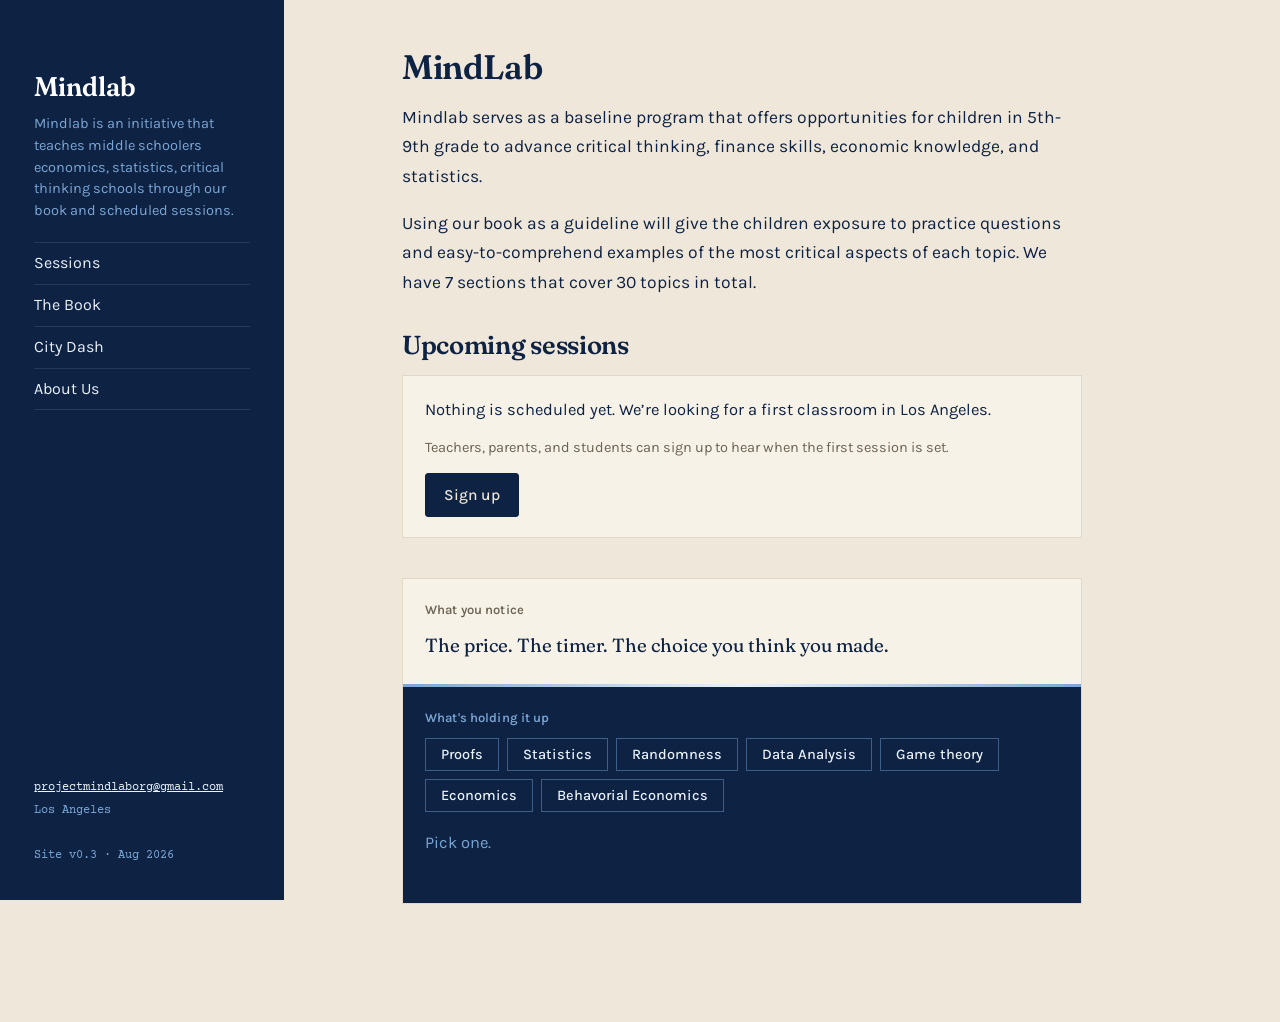
==== index.html @ 6a9aad53 "Grades 5–9 site-wide; workshop is open to all (drop AUHSD note) Co-Authored-By: Claude Opus 5.5 <nor" ====
<!DOCTYPE html>
<html lang="en">
<head>
<meta charset="utf-8">
<meta name="viewport" content="width=device-width, initial-scale=1">
<title> Mindlab</title>
<link rel="icon" href="/favicon.svg" type="image/svg+xml">
<link rel="apple-touch-icon" href="/apple-touch-icon.png">
<link rel="preconnect" href="https://fonts.googleapis.com">
<link rel="preconnect" href="https://fonts.gstatic.com" crossorigin>
<link href="https://fonts.googleapis.com/css2?family=Fraunces:ital,SOFT,WONK,opsz,wght@0,0..100,0..1,9..144,400..700;1,0..100,0..1,9..144,400..700&family=Karla:wght@400;500;600&family=Courier+Prime:ital,wght@0,400;0,700;1,400&display=swap" rel="stylesheet">
<style>
:root{
  --cream:#EFE7DA;
  --cream-lt:#F7F2E8;
  --cream-dk:#E2D8C7;
  --navy:#0E2243;
  --navy-lt:#1B3A63;
  --blue:#2E5F9E;
  --blue-mid:#4A7CB8;
  --blue-pale:#7BA6D4;
  --ice:#EAF2FA;
  --ochre:#1B4A8A;
  --mid:#6B6353;
  --disp:"Fraunces",Georgia,serif;
  --ui:"Karla",-apple-system,sans-serif;
  --tw:"Courier Prime","Courier New",monospace;
}
*{box-sizing:border-box}
@media (prefers-reduced-motion:reduce){*{transition:none!important}}
body{
  margin:0;background:var(--cream);color:var(--navy);
  font-family:var(--ui);font-size:17.5px;line-height:1.68;-webkit-font-smoothing:antialiased
}
h1,h2,h3{
  font-family:var(--disp);font-weight:600;line-height:1.14;letter-spacing:-.012em;margin:0 0 16px;
  font-variation-settings:'SOFT' 40,'WONK' 1,'opsz' 40
}
h1{font-size:34px}
h2{font-size:26px}
h3{font-size:20px;font-weight:600}
p{margin:0 0 18px}
a{color:var(--blue)}
.mid{color:var(--mid)}
strong{font-weight:600}

/* ---- shell ---- */
.shell{display:grid;grid-template-columns:284px 1fr;min-height:100vh}
aside{
  background:var(--navy);color:var(--ice);
  padding:44px 34px 32px;display:flex;flex-direction:column;
  position:sticky;top:0;align-self:start;height:100vh
}
aside .name{
  font-family:var(--disp);font-size:27px;font-weight:600;line-height:1.06;margin:0 0 12px;
  font-variation-settings:'SOFT' 60,'WONK' 1,'opsz' 60
}
aside .name a{color:#fff;text-decoration:none}
aside .tag{font-size:14.5px;color:var(--blue-pale);line-height:1.5;margin:0 0 20px}
aside .status{font-family:var(--tw);font-size:12.5px;line-height:1.85;color:#fff;margin:0 0 30px;
  border-left:2px solid var(--blue-mid);padding-left:12px}
aside nav{display:flex;flex-direction:column;gap:0}
aside nav a{
  font-size:16px;color:var(--ice);text-decoration:none;padding:7px 0;
  border-bottom:1px solid rgba(123,166,212,.18)
}
aside nav a:first-child{border-top:1px solid rgba(123,166,212,.18)}
aside nav a:hover{color:var(--blue-pale)}
aside nav a.on{color:#fff;font-weight:600}
aside nav a.on::before{content:"→ ";color:var(--blue-pale)}
aside .foot{margin-top:auto;font-family:var(--tw);font-size:12px;line-height:1.9;color:var(--blue-pale);padding-top:24px}
aside .foot a{color:var(--ice)}
main{padding:48px 56px 110px;min-width:0}
.page.on{max-width:760px;margin:0 auto}
@media(max-width:900px){
  .shell{display:block}
  .page.on{max-width:none}
  aside{position:static;height:auto;padding:26px 24px 22px}
  aside nav{flex-direction:row;flex-wrap:wrap;gap:0 18px}
  aside nav a{border:none;padding:4px 0}
  aside nav a:first-child{border-top:none}
  aside nav a.on::before{content:""}
  aside .tag{margin-bottom:16px}
  aside .foot{display:none}
  main{padding:28px 24px 80px}
}
.col{max-width:680px}
.page{display:none}.page.on{display:block}


/* ---- the annotated listing ---- */
.listing{display:grid;grid-template-columns:330px 1fr;gap:36px;align-items:start;margin:0 0 42px}
@media(max-width:760px){.listing{grid-template-columns:1fr;gap:24px}}
.card{
  background:#fff;border:1px solid #DAD3C6;padding:0;font-family:var(--ui);
  color:#20242B;box-shadow:0 1px 0 #E6DFD2
}
.card .shot{background:#EDEFF2;height:132px;display:flex;align-items:center;justify-content:center}
.card .body{padding:15px 16px 17px}
.card .brand{font-size:11.5px;color:#8A8F98;letter-spacing:.02em}
.card .title{font-size:15.5px;font-weight:600;line-height:1.3;margin:2px 0 10px}
.card .prices{display:flex;align-items:baseline;gap:9px;flex-wrap:wrap}
.card .was{font-size:14px;color:#8A8F98;text-decoration:line-through}
.card .now{font-size:25px;font-weight:600;color:#A34A2E;letter-spacing:-.02em}
.card .off{font-size:11.5px;background:#FBE9E3;color:#A34A2E;padding:2px 6px;font-weight:600}
.card .split4{font-size:12.5px;color:#20242B;margin-top:8px}
.card .stock{font-size:12.5px;color:#A34A2E;font-weight:600;margin-top:11px}
.card .clock{font-size:12.5px;color:#20242B;margin-top:5px}
.card .clock b{font-family:var(--tw);font-weight:700}
.card .proof{font-size:12px;color:#6C727C;margin-top:11px;border-top:1px solid #EDEAE3;padding-top:10px}
.card .addon{display:flex;gap:8px;align-items:flex-start;font-size:12.5px;margin-top:10px;color:#20242B}
.card .addon input{width:auto;border:none;padding:0;margin:2px 0 0}
.card .buy{
  width:100%;margin-top:13px;background:#20242B;color:#fff;border:none;border-radius:2px;
  font-size:14px;font-weight:600;padding:10px;cursor:default
}
.card .buy:hover{background:#20242B;color:#fff}
.pin{
  display:inline-flex;align-items:center;justify-content:center;width:17px;height:17px;
  background:var(--blue);color:#fff;font-family:var(--tw);font-size:11px;font-weight:700;
  border-radius:50%;margin-left:6px;vertical-align:middle;flex-shrink:0;transition:background .15s
}
.pin.hot{background:var(--navy);transform:scale(1.18)}
.keylist{margin:0;padding:0;list-style:none;border-top:1px solid var(--cream-dk)}
.keylist li{
  display:grid;grid-template-columns:22px 1fr;gap:12px;padding:9px 0;
  border-bottom:1px solid var(--cream-dk);cursor:default
}
.keylist li:hover{background:rgba(46,95,158,.06)}
.keylist .k{font-family:var(--tw);font-size:12.5px;font-weight:700;color:var(--blue);padding-top:3px}
.keylist strong{display:block;font-size:16px;font-weight:600}
.keylist span{display:block;font-size:14.5px;color:var(--mid);line-height:1.45}
.listing .cap{font-size:15px;color:var(--mid);margin:14px 0 0}

/* ---- waterline strip ---- */
.berg{margin:40px 0 8px;border:1px solid var(--cream-dk)}
.berg .above{background:var(--cream-lt);padding:20px 22px 22px}
.berg .below{background:var(--navy);color:var(--ice);padding:20px 22px 24px}
.berg .waterline{height:3px;background:linear-gradient(90deg,#7BA6D4,#EAF2FA,#7BA6D4)}
.wl-lab{font-family:var(--ui);font-size:13px;font-weight:600;letter-spacing:.01em;
  color:var(--mid);display:block;margin-bottom:9px}
.berg .below .wl-lab{color:var(--blue-pale)}
.wl-line{font-family:var(--disp);font-size:19px;margin:0;
  font-variation-settings:'SOFT' 40,'WONK' 1,'opsz' 30}
.subjects{display:flex;flex-wrap:wrap;gap:8px;margin-bottom:14px}
.subjects button{
  font-family:var(--ui);font-size:14.5px;font-weight:500;letter-spacing:0;padding:7px 15px;border-radius:0;
  border:1px solid rgba(123,166,212,.45);background:transparent;color:var(--ice)
}
.subjects button:hover,.subjects button.on{background:var(--ice);color:var(--navy);border-color:var(--ice)}
.wl-out{font-family:var(--ui);font-size:16.5px;color:#fff;margin:0;min-height:3.2em;
  line-height:1.5;max-width:52ch;list-style:none;padding:0}
.wl-out li{padding:5px 0 5px 18px;position:relative;border-top:1px solid rgba(123,166,212,.22)}
.wl-out li:first-child{border-top:0}
.wl-out li::before{content:'';position:absolute;left:0;top:1.05em;
  width:9px;height:1px;background:var(--blue-pale)}
.wl-out li.wl-hint{padding-left:0;border-top:0;color:var(--blue-pale)}
.wl-out li.wl-hint::before{display:none}

/* ---- the question ---- */

.kick{font-family:var(--tw);font-size:13px;color:var(--mid);margin:0 0 14px}
.step.on{display:block}

.q b{color:var(--blue);font-weight:700;white-space:nowrap}
button{
  font-family:var(--ui);font-size:16px;font-weight:500;padding:8px 20px;
  border:1.5px solid var(--navy);background:transparent;color:var(--navy);cursor:pointer;border-radius:3px
}
button:hover{background:var(--navy);color:var(--cream)}
button:focus-visible{outline:2px solid var(--ochre);outline-offset:2px}
.go{background:var(--navy);color:var(--cream)}
.go:hover{background:var(--blue);border-color:var(--blue)}
.row{display:flex;gap:10px;flex-wrap:wrap;align-items:center}
input[type=number],input[type=text]{
  font-family:var(--tw);font-size:17px;padding:8px 11px;width:115px;
  border:1.5px solid var(--navy);background:#fff;color:var(--navy);border-radius:3px
}
input:focus-visible{outline:2px solid var(--ochre);outline-offset:1px}













.sm{font-size:16px;color:var(--mid)}

/* ---- navy slab ---- */
.slab{background:var(--navy);color:var(--ice);padding:30px 32px;margin:38px 0}
.slab h2,.slab h3{color:#fff}
.slab p{margin:0}
.slab p+p{margin-top:14px}
.slab a{color:var(--blue-pale)}
.pull{
  font-family:var(--disp);font-size:22px;line-height:1.4;font-weight:400;color:#fff;
  font-variation-settings:'SOFT' 60,'WONK' 1,'opsz' 30
}

/* ---- log ---- */
/* About: the people. Photo-led cards, three across. */
#p-about.page.on{max-width:1180px}
#p-about .col{max-width:none}
#p-about .col > h1,#p-about .col > h2,#p-about .col > p,
#p-about .col > .slab{max-width:680px}
.folk{display:grid;grid-template-columns:repeat(3,1fr);gap:26px;margin:28px 0 44px;align-items:stretch}
.person{display:flex;flex-direction:column;background:var(--cream-lt);
  border:1px solid var(--cream-dk);border-top:3px solid var(--accent)}
.person .ph{width:100%;aspect-ratio:3/2;object-fit:cover;object-position:center top;
  display:block;background:var(--cream-dk);border-bottom:1px solid var(--cream-dk)}
.person .bd{padding:20px 22px 22px;display:flex;flex-direction:column;flex:1}
.person .nm{font-family:var(--disp);font-style:italic;font-size:25px;font-weight:600;
  display:block;line-height:1.14;font-variation-settings:'SOFT' 30,'WONK' 1,'opsz' 40}
.person .role{font-family:var(--ui);font-size:11.5px;font-weight:700;letter-spacing:.11em;
  text-transform:uppercase;color:var(--accent);display:block;margin:9px 0 3px;line-height:1.45}
.person .sch{font-family:var(--ui);font-size:13px;color:var(--mid);display:block;margin-bottom:14px}
.person .bio{font-size:15px;line-height:1.62;color:var(--mid);margin:0 0 18px}
.person .picks{border-top:1px solid var(--cream-dk);padding-top:12px;margin-top:auto}
.person .pick{font-family:var(--tw);font-size:12.5px;line-height:1.5;margin:0 0 5px;
  display:grid;grid-template-columns:118px 1fr;gap:6px;color:var(--navy)}
.person .pick b{font-weight:400;color:var(--mid)}
@media(max-width:980px){.folk{grid-template-columns:1fr;gap:30px;max-width:560px}
  #p-about.page.on{max-width:none}
  .person .ph{aspect-ratio:4/3}}

/* ---- log ---- */
.log{margin-top:44px;border-top:2px solid var(--navy)}
.log ul{margin:0;padding:0}
.log li{
  display:grid;grid-template-columns:100px 1fr;gap:18px;padding:13px 0;
  border-bottom:1px solid var(--cream-dk);list-style:none;font-size:17px
}
.log .d{font-family:var(--tw);font-size:13px;color:var(--blue);padding-top:4px}
@media(max-width:560px){.log li{grid-template-columns:1fr;gap:2px}}

/* ---- book ---- */
.bk{display:grid;grid-template-columns:230px 1fr;gap:44px;align-items:start}
@media(max-width:760px){.bk{grid-template-columns:1fr;gap:26px}.bk .cov{max-width:210px}}
.cov{line-height:0}
.cov img{width:100%;display:block;border:1px solid var(--cream-dk)}
.meta{font-family:var(--tw);font-size:12.5px;color:var(--mid);line-height:2;margin-top:18px}
.contents{margin-top:16px}
.contents ul{margin:0;padding:0}
.contents li{
  display:grid;grid-template-columns:44px 1fr;gap:14px;padding:13px 0;
  border-bottom:1px solid var(--cream-dk);list-style:none;font-size:18px
}
.contents li:first-child{border-top:1px solid var(--cream-dk)}
.contents .n{font-family:var(--tw);font-size:13px;color:var(--blue);padding-top:5px}
.contents .s{color:var(--mid);font-size:15.5px;display:block;line-height:1.5}

/* ---- data lab ---- */
.dl-title{font-family:var(--disp);font-size:22px;font-weight:600;margin:0 0 6px;
  font-variation-settings:'SOFT' 40,'WONK' 1,'opsz' 30}
.dl-intro{font-size:16px;color:var(--mid);max-width:52ch;margin:0 0 26px}

#p-data.page.on,#p-run.page.on{max-width:none}
.gameframe{display:block;width:100%;height:calc(100vh - 128px);min-height:660px;
  border:1px solid var(--cream-dk);background:#0a172a}
@media(max-width:900px){.gameframe{height:calc(100vh - 96px);min-height:600px}}
.groups{display:grid;grid-template-columns:1fr 1fr;gap:20px}
@media(max-width:700px){.groups{grid-template-columns:1fr}}
.grp{border:1px solid var(--cream-dk);background:var(--cream-lt);padding:14px 16px 12px}
.grp.sel{border-color:var(--navy);border-width:2px;padding:13px 15px 11px}
.grp .gh{display:flex;justify-content:space-between;align-items:baseline;gap:10px;margin-bottom:2px}
.grp .gn{font-family:var(--tw);font-size:13px;font-weight:700;color:var(--navy);text-transform:uppercase;
  letter-spacing:.03em;cursor:pointer}
.grp .gc{font-family:var(--tw);font-size:12px;color:var(--mid)}
.grp svg{width:100%;height:118px;display:block;margin:8px 0 6px}
.grp .gs{font-family:var(--tw);font-size:13px;color:var(--mid);line-height:1.7}
.grp .gs b{color:var(--navy);font-weight:700}
.grp .ed{font-family:var(--tw);font-size:11.5px;padding:1px 7px;margin-left:6px;
  border:1px solid var(--cream-dk);background:#fff;color:var(--blue);border-radius:0}
.grp .ed:hover{background:var(--navy);color:#fff;border-color:var(--navy)}
.gedit textarea{width:100%;min-height:104px;font-family:var(--tw);font-size:13px;padding:9px;
  border:1px solid var(--navy);background:#fff;color:var(--navy);line-height:1.7;margin:8px 0 0}
.erow{display:flex;gap:8px;align-items:center;margin-top:8px}
.erow button{font-size:13px;padding:5px 13px}
.ehint{font-family:var(--tw);font-size:11.5px;color:var(--mid)}

.verdictbox{border-top:3px solid var(--navy);margin:26px 0 0;padding:18px 0 22px}
.vnum{font-family:var(--disp);font-size:clamp(44px,8vw,72px);font-weight:600;line-height:.95;
  letter-spacing:-.035em;color:var(--navy);font-variation-settings:'SOFT' 40,'WONK' 1,'opsz' 100}
.vlab{font-family:var(--tw);font-size:12.5px;text-transform:uppercase;letter-spacing:.08em;color:var(--mid);margin:0 0 6px}
.vsay{font-size:18.5px;margin:10px 0 0;max-width:48ch;line-height:1.5}
.vsay b{font-weight:600}
.vwarn{font-family:var(--tw);font-size:12.5px;color:var(--mid);margin:12px 0 0}

.term{margin-top:30px;border-top:1px solid var(--cream-dk);padding-top:20px}
.pyhead{display:flex;align-items:center;gap:12px;flex-wrap:wrap}
.pytitle{font-family:var(--disp);font-size:20px;font-weight:600;
  font-variation-settings:'SOFT' 40,'WONK' 1,'opsz' 30}
.pystat{font-family:var(--tw);font-size:12.5px;color:var(--mid)}
.pystat.ok{color:var(--blue);font-weight:700}
.pyboot{font-size:14px;padding:6px 14px;margin-left:auto}
.pyintro{font-size:15.5px;color:var(--mid);max-width:56ch;margin:8px 0 16px}
.snips{display:flex;flex-wrap:wrap;gap:7px;margin-bottom:12px}
.snips button{
  font-family:var(--tw);font-size:12.5px;padding:6px 11px;border:1px solid var(--cream-dk);
  background:var(--cream-lt);color:var(--navy);border-radius:0
}
.snips button:hover{background:var(--navy);color:var(--cream);border-color:var(--navy)}
#pycode{
  width:100%;min-height:112px;font-family:var(--tw);font-size:14.5px;line-height:1.65;
  padding:12px 14px;border:2px solid var(--navy);background:#fff;color:var(--navy);
  resize:vertical;border-radius:0;tab-size:4
}
#pycode:focus-visible{outline:2px solid var(--blue);outline-offset:1px}
.pyrow{display:flex;align-items:center;gap:12px;margin-top:10px}
.pyhint{font-family:var(--tw);font-size:12px;color:var(--mid)}
.console{background:transparent;color:var(--navy);font-family:var(--tw);font-size:13.5px;
  padding:12px 0 0;max-height:340px;overflow:auto;line-height:1.75;white-space:pre;word-break:normal}
.console .cmd{color:var(--blue);font-weight:700;white-space:pre-wrap}
.console .err{color:#8A5A3B;white-space:pre-wrap}
.cin{display:flex;border:2px solid var(--navy);background:#fff}
.cin span{font-family:var(--tw);font-weight:700;padding:11px 3px 11px 14px;color:var(--blue);font-size:16px}
.cin input{border:none;flex:1;width:auto;font-family:var(--tw);font-size:16px;padding:11px 14px 11px 5px;background:#fff;color:var(--navy)}
.cin input:focus{outline:none}
.cmds{font-family:var(--tw);font-size:12px;color:var(--mid);margin:7px 0 0;line-height:1.7}

.addbox{margin-top:30px;border-top:1px solid var(--cream-dk);padding-top:16px}
.addbox label{font-family:var(--tw);font-size:12.5px;text-transform:uppercase;letter-spacing:.06em;color:var(--mid);display:block;margin-bottom:8px}
.addrow{display:flex;gap:10px;align-items:flex-start}
.addrow textarea{flex:1;min-height:52px}
textarea{font-family:var(--tw);font-size:14px;padding:9px 11px;border:1px solid var(--navy);
  background:#fff;color:var(--navy);resize:vertical;border-radius:0;line-height:1.6;width:100%}
.fn{font-family:var(--tw);font-size:12px;color:var(--mid);line-height:1.9;margin-top:26px}
code{font-family:var(--tw);font-size:16px;background:var(--ice);padding:1px 5px}
</style>
</head>
<body>
<div class="shell">

<aside>
  <p class="name"><a href="#/"><br>Mindlab</a></p>
  <p class="tag">Mindlab is an initiative that teaches middle schoolers economics, statistics, critical thinking schools through our book and scheduled sessions.</p>
  <nav>
    <a href="#/sessions" data-n="sessions">Sessions</a>
    <a href="#/book" data-n="book">The Book</a>
    <a href="#/run" data-n="run">City Dash</a>
    <a href="#/about" data-n="about">About Us</a>
  </nav>
  <div class="foot">
    <a href="mailto:projectmindlaborg@gmail.com">projectmindlaborg@gmail.com</a><br>
    Los Angeles<br><br>
    Site v0.3 · Aug 2026
  </div>
</aside>

<main>

<!-- HOME -->
<div class="page on" id="p-home">
  <div class="col">
    <h1>MindLab</h1>

    <p>Mindlab serves as a baseline program that offers opportunities for children in 5th-9th grade to advance critical thinking, finance skills, economic knowledge, and statistics. </p>

    <p>Using our book as a guideline will give the children exposure to practice questions and easy-to-comprehend examples of the most critical aspects of each topic. We have 7 sections that cover 30 topics in total.</p>

    <!-- UPCOMING SESSIONS (self-contained: edit the SESSIONS array in the script below) -->
    <section class="ups" id="ups" aria-labelledby="ups-h">
      <style>
        .ups{margin:34px 0 40px;font-family:inherit;color:#0E2243}
        .ups h2{margin:0 0 14px}
        .ups-list{list-style:none;margin:0;padding:0;border-top:1px solid #E2D8C7}
        .ups-row{display:flex;align-items:center;gap:20px;padding:18px 0;border-bottom:1px solid #E2D8C7}
        .ups-date{flex:0 0 auto;width:64px;border:1.5px solid #0E2243;background:#F7F2E8;text-align:center;padding:6px 0 7px;line-height:1}
        .ups-mon{display:block;font-family:inherit;font-variant:small-caps;text-transform:lowercase;font-size:15px;letter-spacing:.08em;color:#2E5F9E}
        .ups-day{display:block;font-family:inherit;font-size:30px;font-weight:600;margin-top:3px}
        .ups-body{flex:1 1 auto;min-width:0}
        .ups-title{font-family:inherit;font-size:18px;font-weight:600;margin:0 0 3px;line-height:1.3}
        .ups-meta{font-family:inherit;font-size:14.5px;color:#6B6353;margin:0;line-height:1.5}
        .ups-btn{flex:0 0 auto;display:inline-block;font-family:inherit;font-size:15.5px;font-weight:500;padding:8px 18px;border:1.5px solid #0E2243;border-radius:3px;background:#0E2243;color:#EFE7DA;text-decoration:none;white-space:nowrap}
        .ups-btn:hover{background:#2E5F9E;border-color:#2E5F9E}
        .ups-btn.wait{background:transparent;color:#0E2243}
        .ups-btn.wait:hover{background:#0E2243;color:#EFE7DA}
        .ups-btn:focus-visible{outline:2px solid #2E5F9E;outline-offset:2px}
        .ups-empty{background:#F7F2E8;border:1px solid #E2D8C7;padding:20px 22px}
        .ups-empty p{margin:0 0 14px;font-size:16.5px}
        .ups-empty p.ups-meta{font-size:14.5px}
        @media(max-width:560px){
          .ups-row{flex-wrap:wrap;align-items:flex-start;gap:14px}
          .ups-body{flex-basis:calc(100% - 78px)}
          .ups-btn{width:100%;text-align:center}
        }
      </style>
      <h2 id="ups-h">Upcoming sessions</h2>
      <div class="ups-out"></div>
      <script>
      (function(){
        // Edit this list. date is YYYY-MM-DD. spots: 0 shows "Join waitlist"; leave it out to hide the count.
        // time, note and link are optional. Renders into every .ups-out on the site (home and Sessions).
        var SESSIONS = [
          {date:"2026-11-14", time:"9:00–11:00 AM", title:"Game Theory Workshop", place:"Room 910, Oxford Academy, Cypress", grades:"5–9", link:"https://luma.com/67ldptn0"},
          // {date:"2026-12-04", title:"Why does it cost that?", place:"Room 12, Example Middle School, Los Angeles", grades:"6–7", spots:24, link:"https://tally.so/r/xxxx"},
        ];
        // Where buttons go when a session has no link, and where the empty-state button goes.
        var GENERAL_SIGNUP = "mailto:projectmindlaborg@gmail.com?subject=Mindlab%20sign-up";

        var MON = ["Jan","Feb","Mar","Apr","May","Jun","Jul","Aug","Sep","Oct","Nov","Dec"];
        function esc(s){return String(s==null?"":s).replace(/[&<>"']/g,function(c){return {"&":"&amp;","<":"&lt;",">":"&gt;",'"':"&quot;","'":"&#39;"}[c];});}
        function parse(d){var m=/^(\d{4})-(\d{2})-(\d{2})$/.exec(d||"");return m?new Date(+m[1],m[2]-1,+m[3]):null;}
        function btn(href,label,cls){
          var ext=/^https?:/i.test(href);
          return '<a class="ups-btn'+(cls?' '+cls:'')+'" href="'+esc(href)+'"'+(ext?' target="_blank" rel="noopener"':'')+'>'+label+'</a>';
        }

        var today=new Date();today.setHours(0,0,0,0);
        var list=SESSIONS.map(function(s){return {s:s,d:parse(s.date)};})
          .filter(function(x){return x.d&&x.d>=today;})
          .sort(function(a,b){return a.d-b.d;});

        var html;
        if(!list.length){
          html='<div class="ups-empty"><p>Nothing is scheduled yet. We’re looking for a first classroom in Los Angeles.</p>'+
            '<p class="ups-meta">Teachers, parents, and students can sign up to hear when the first session is set.</p>'+
            btn(GENERAL_SIGNUP,"Sign up")+'</div>';
        }else{
          html='<ul class="ups-list">'+list.map(function(x){
            var s=x.s, full=Number(s.spots)===0;
            var meta=[s.time, s.place, s.grades?"Grades "+s.grades:"", full?"Full":(s.spots!=null?s.spots+" spots left":"")].filter(Boolean).map(esc).join(" · ");
            return '<li class="ups-row">'+
              '<div class="ups-date" aria-label="'+x.d.toDateString()+'"><span class="ups-mon">'+MON[x.d.getMonth()]+'</span><span class="ups-day">'+x.d.getDate()+'</span></div>'+
              '<div class="ups-body"><p class="ups-title">'+esc(s.title)+'</p><p class="ups-meta">'+meta+'</p>'+(s.note?'<p class="ups-meta">'+esc(s.note)+'</p>':'')+'</div>'+
              btn(s.link||GENERAL_SIGNUP, full?"Join waitlist":"Sign up", full?"wait":"")+
            '</li>';
          }).join("")+'</ul>';
        }
        // The Sessions page sits later in the document, so render once everything is parsed.
        function render(){[].forEach.call(document.querySelectorAll(".ups-out"),function(el){el.innerHTML=html;});}
        if(document.readyState==="loading")document.addEventListener("DOMContentLoaded",render);else render();
      })();
      </script>
    </section>

    <div class="berg">
      <div class="above">
        <span class="wl-lab">What you notice</span>
        <p class="wl-line">The price. The timer. The choice you think you made.</p>
      </div>
      <div class="waterline"></div>
      <div class="below">
        <span class="wl-lab">What's holding it up</span>
        <div class="subjects">
          <button data-d="What a proof is; Counterexamples, and the If/Then Errors Everyone Makes; Proof by Contradiction: Why rad2 Can't be a Fraction">Proofs</button>
          <button data-d="Averages and What They Hide; Percent Change, Expected Value">Statistics</button>
          <button data-d="Probability Basics; The Gambler's Fallacy, Streaks, and Clusters; Base Rates">Randomness</button>
          <button data-d="Reading Graphs, and how graphs lie; Rates vs. Raw Counts; Correlations, Causation, and the Third Thing Causing Both; Survivorship Bias; Designing a Fair Experiment">Data Analysis</button>
          <button data-d="Prisoner's Dillema; Repeated Games and Reputation; Tragedy of the Commons">Game theory</button>
          <button data-d="Scarcity and Oppurtunity Cost; Supply and Demand; Incentives that Backfire; Interest and Compounding, Both Directions">Economics</button>
          <button data-d="Fast and Slow Thinking; Anchoring; Framing and Defaults; Present Bias; Social Proof, Scarcity, and Urgency; Loot Boxes and Gambling Apps; Buy-Now-Pay-Later and Infinite Scroll; Loss Aversion and Sunk Cost; How we Know Any of This, and What to do About it">Behavorial Economics</button>
        </div>

        <ul class="wl-out" id="wl-out"><li class="wl-hint">Pick one.</li></ul>
      </div>
    </div>

  </div>
</div>

<!-- SESSIONS -->
<div class="page" id="p-sessions">
  <div class="col">
    <h1>Sessions</h1>
    <p>Mindlab sessions are designed to transform complex academic concepts into engaging, interactive learning experiences for students in grades 5–9. Using the Mindlab book as a foundation and guide, we introduce each topic in a way that is accessible, relatable, and enjoyable for students.
</p>
    <p>Rather than relying on traditional lectures, our sessions will prioritize active participation. Concepts from the book will be reinforced through interactive discussions, hands-on activities, games, experiments, challenges, and real-world scenarios. Students will have opportunities to ask questions, work collaboratively, test ideas, and apply what they learn beyond the page.
</p>
    <p>Our goal is to make each session both educational and memorable by presenting challenging concepts in a way that feels approachable and fun. By combining the structured content of the book with creative and engaging activities, Mindlab aims to create an environment where students are encouraged to think critically, explore new ideas, and actively participate in their own learning.</p>

    <section class="ups" aria-labelledby="ups-h2">
      <h2 id="ups-h2">Upcoming sessions</h2>
      <div class="ups-out"></div>
    </section>
  </div>
</div>

<!-- BOOK -->
<div class="page" id="p-book">
  <div class="bk">
    <div class="cov"><img src="[data-uri]" alt="Beneath The Choice — cover"></div>
    <div class="col">
      <h1 style="margin-bottom:4px">Beneath The Choice</h1>
      <p class="mid" style="margin-bottom:24px">In progress.</p>
      <p>Mindlab is designed to provide students in grades 5–9 with opportunities to strengthen their critical thinking, financial literacy, economic knowledge, and statistical skills.
</p>
      <p>The program's book serves as a foundational resource for both volunteers and students. Using clear, easy-to-understand explanations, practical examples, and practice questions, it introduces students to essential concepts in an engaging and accessible way.</p>
      <p>The book is organized into seven sections covering a total of 30 topics. Students explore topics such as evidence, statistics, probability, decision-making, and cognitive biases while developing the skills needed to evaluate information and make informed decisions. Activities and experiments throughout the book encourage students to apply what they learn in real-world situations.
</p>
      <p>Mindlab's curriculum is designed not only to introduce important concepts but also to help students understand how these ideas influence everyday decisions. By using the book as a guide, volunteers can provide students with a structured and interactive learning experience that builds practical knowledge and critical thinking skills.
</p>
      <div class="row" style="margin-top:26px">
        <button class="go" onclick="alert('Hook this up to a real form. Tally or Google Forms both work with no backend.')">Get the first chapter</button>
      </div>
      <p class="meta">57 chapters · 7 parts · ~65,000 words<br>First draft: September 2026</p>
    </div>
  </div>

  <div class="col contents">
    <h3 style="margin-top:44px">The seven parts</h3>
    <ul>
      <li><span class="n">I</span><span>Proofs<span class="s">How we know something is true, not just probably true</span></span></li>
      <li><span class="n">II</span><span>Statistics<span class="s">Summarizing a pile of numbers without lying with them</span></span></li>
      <li><span class="n">III</span><span>Randomness<span class="s">What chance actually looks like up close</span></span></li>
      <li><span class="n">IV</span><span>Data analysis<span class="s">Reading evidence, and making your own</span></span></li>
      <li><span class="n">V</span><span>Game theory<span class="s">Deciding when other people are deciding too</span></span></li>
      <li><span class="n">VI</span><span>Economics<span class="s">Why things cost what they cost</span></span></li>
      <li><span class="n">VII</span><span>Behavioral economics<span class="s">Where the theory meets the actual human</span></span></li>
    </ul>
  </div>
</div>

<!-- CITY DASH -->
<div class="page" id="p-run">
  <iframe class="gameframe" src="runner/index.html" title="City Dash" loading="lazy"></iframe>
</div>

<!-- ABOUT -->
<div class="page" id="p-about">
  <div class="col">
    <h1>About Us</h1>

    <!-- Photos: swap <div class="ph"></div> for
         <img class="ph" src="photos/name.jpg" alt="">
         Fill the em-dash after philosopher / mathematician with each pick. -->
    <div class="folk">
      <div class="person" style="--accent:var(--blue)">
        <div class="ph"></div><!-- <img class="ph" src="photos/shreya.jpg" alt=""> -->
        <div class="bd">
          <span class="nm">Shreya L.</span>
          <span class="role">Co-Founder</span>
          <span class="sch">Junior at Kennedy High School</span>
          <p class="bio">Hey! I’m Shreya, a junior at Kennedy High School and a co-founder of MindLab. I’m interested in the space where math, economics, and human behavior meet: why people make the decisions they do, how we judge risk, and how easily numbers can influence what we believe. I started thinking more about these topics after realizing that statistics and probability are often taught as formulas, even though they are factored in constantly when making choices in real life. That very idea became the foundation for MindLab and the book I co-wrote, <em>Beneath the Choice</em>. We built it around questions that go beyond simply getting the right answer, like how economic incentives shape the choices people make. My hope is that middle and early high-school students come away more willing to question information, trust their own reasoning, and see math as a tool for understanding the world rather than just a class to get through. In my free time, I’m usually reading, looking for a new coffee shop, or going on a hike.</p>
          <div class="picks">
            <p class="pick"><b>philosopher</b>Machiavelli</p>
            <p class="pick"><b>mathematician</b>Ramanujan</p>
          </div>
        </div>
      </div>
      <div class="person" style="--accent:var(--ochre)">
        <div class="ph"></div><!-- <img class="ph" src="photos/poojitha.jpg" alt=""> -->
        <div class="bd">
          <span class="nm">Poojitha K.</span>
          <span class="role">Co-Founder</span>
          <span class="sch">Junior at Troy High School</span>
          <p class="bio">Hey! I’m Poojitha, a junior at Troy High School and a co-founder of MindLab. I’ve always liked the creative side of computer science and math, especially being able to turn an idea into something people can actually use. I build websites for clubs at my school, so creating MindLab’s website felt like a natural way to help bring the project to life and make our resources easy for students to find. I also helped work on MindLab’s book, <em>Beneath the Choice</em>, which was a really different kind of project from building the website. It gave me the chance to think about how we could make each topic clear, interactive, and actually enjoyable to work through. Outside of MindLab, I spend my time reading, going on hikes, following racing, and stopping for matcha whenever I can.</p>
          <div class="picks">
            <p class="pick"><b>philosopher</b>Pythagoras</p>
            <p class="pick"><b>mathematician</b>Ada Lovelace</p>
          </div>
        </div>
      </div>
      <div class="person" style="--accent:var(--blue-mid)">
        <div class="ph"></div><!-- <img class="ph" src="photos/sriya.jpg" alt=""> -->
        <div class="bd">
          <span class="nm">Sriya V.</span>
          <span class="role">Co-Founder</span>
          <span class="sch">Junior at Oxford Academy</span>
          <p class="bio">Hey! I’m Sriya, a junior at Oxford Academy and a co-founder of MindLab. I’m interested in psychology and hope to become a pediatrician someday because I genuinely love working with kids. I joined MindLab because I like being part of projects that make learning feel less intimidating and more engaging. Helping create resources for younger students has been especially meaningful to me. I hope they feel comfortable being curious, asking questions, and realizing they are capable of understanding more than they think. Outside of MindLab, I love watching films, reading, journaling, and going on hikes.</p>
          <div class="picks">
            <p class="pick"><b>philosopher</b>Descartes</p>
            <p class="pick"><b>mathematician</b>Hypatia</p>
          </div>
        </div>
      </div>
    </div>
  </div>
</div>

</main>
</div>

<script>

/* listing: live clock + linked highlights */
(function(){
  var t=document.getElementById('tick');
  if(t){var left=3*3600-19;setInterval(function(){
    left--;if(left<0)left=3*3600;
    var h=Math.floor(left/3600),m=Math.floor(left%3600/60),ss=left%60;
    t.textContent=(h<10?'0':'')+h+':'+(m<10?'0':'')+m+':'+(ss<10?'0':'')+ss;
  },1000)}
  function lit(i,on){
    document.querySelectorAll('.pin[data-i="'+i+'"]').forEach(function(e){e.classList.toggle('hot',on)});
  }
  document.querySelectorAll('.keylist li').forEach(function(li){
    var i=li.dataset.i;
    li.addEventListener('mouseenter',function(){lit(i,true)});
    li.addEventListener('mouseleave',function(){lit(i,false)});
  });
  document.querySelectorAll('.pin').forEach(function(pn){
    var i=pn.dataset.i;
    pn.addEventListener('mouseenter',function(){lit(i,true)});
    pn.addEventListener('mouseleave',function(){lit(i,false)});
  });
})();

var PAGES=['home','sessions','book','run','about'];
function route(){
  var h=location.hash.replace('#/','')||'home';
  if(PAGES.indexOf(h)<0)h='home';
  PAGES.forEach(function(p){document.getElementById('p-'+p).classList.toggle('on',p===h)});
  document.querySelectorAll('[data-n]').forEach(function(a){a.classList.toggle('on',a.dataset.n===h)});
  window.scrollTo(0,0);
}
window.addEventListener('hashchange',route);

/* Subject buttons -> chapter list. data-d holds the chapters separated by ';'. */
(function(){
  var out=document.getElementById('wl-out');
  var btns=document.querySelectorAll('.subjects button');
  if(!out||!btns.length) return;
  btns.forEach(function(b){
    b.addEventListener('click',function(){
      btns.forEach(function(x){x.classList.remove('on')});
      b.classList.add('on');
      var chapters=(b.getAttribute('data-d')||'').split(';')
        .map(function(s){return s.trim()}).filter(Boolean);
      out.innerHTML='';
      chapters.forEach(function(c){
        var li=document.createElement('li');
        li.textContent=c;            // textContent, not innerHTML — titles contain apostrophes
        out.appendChild(li);
      });
    });
  });
})();

route();
</script>
</body>
</html>
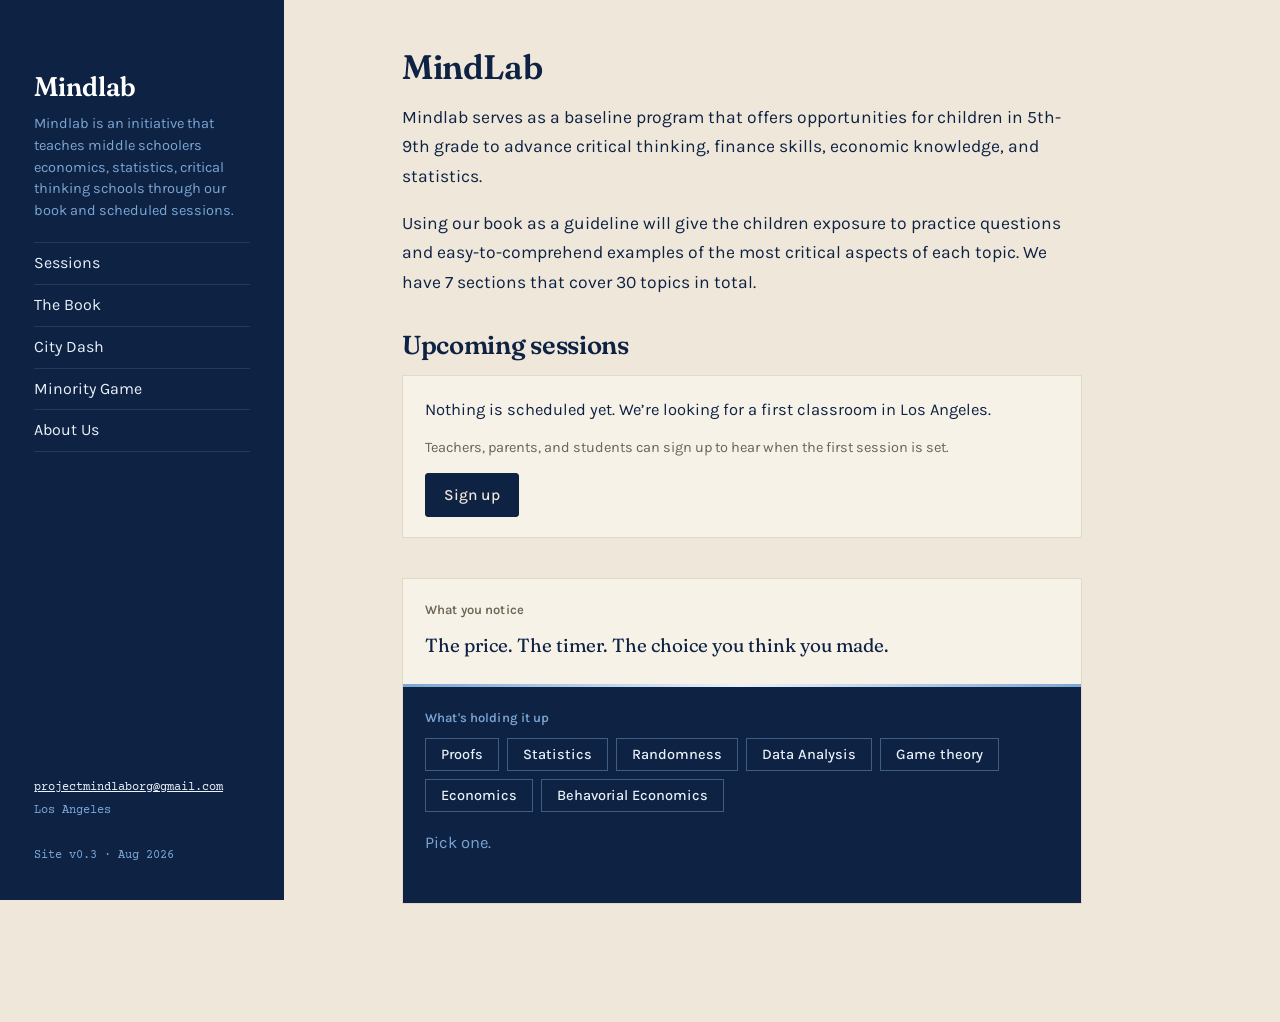
==== commit bf92e63b: "Minority Game: restyle in the site's own idiom; add to menu Uses the site shell (navy sidebar, Couri" ====
--- a/index.html
+++ b/index.html
@@ -344,6 +344,7 @@
     <a href="#/sessions" data-n="sessions">Sessions</a>
     <a href="#/book" data-n="book">The Book</a>
     <a href="#/run" data-n="run">City Dash</a>
+    <a href="/minority-game-a41afd3a8b/">Minority Game</a>
     <a href="#/about" data-n="about">About Us</a>
   </nav>
   <div class="foot">
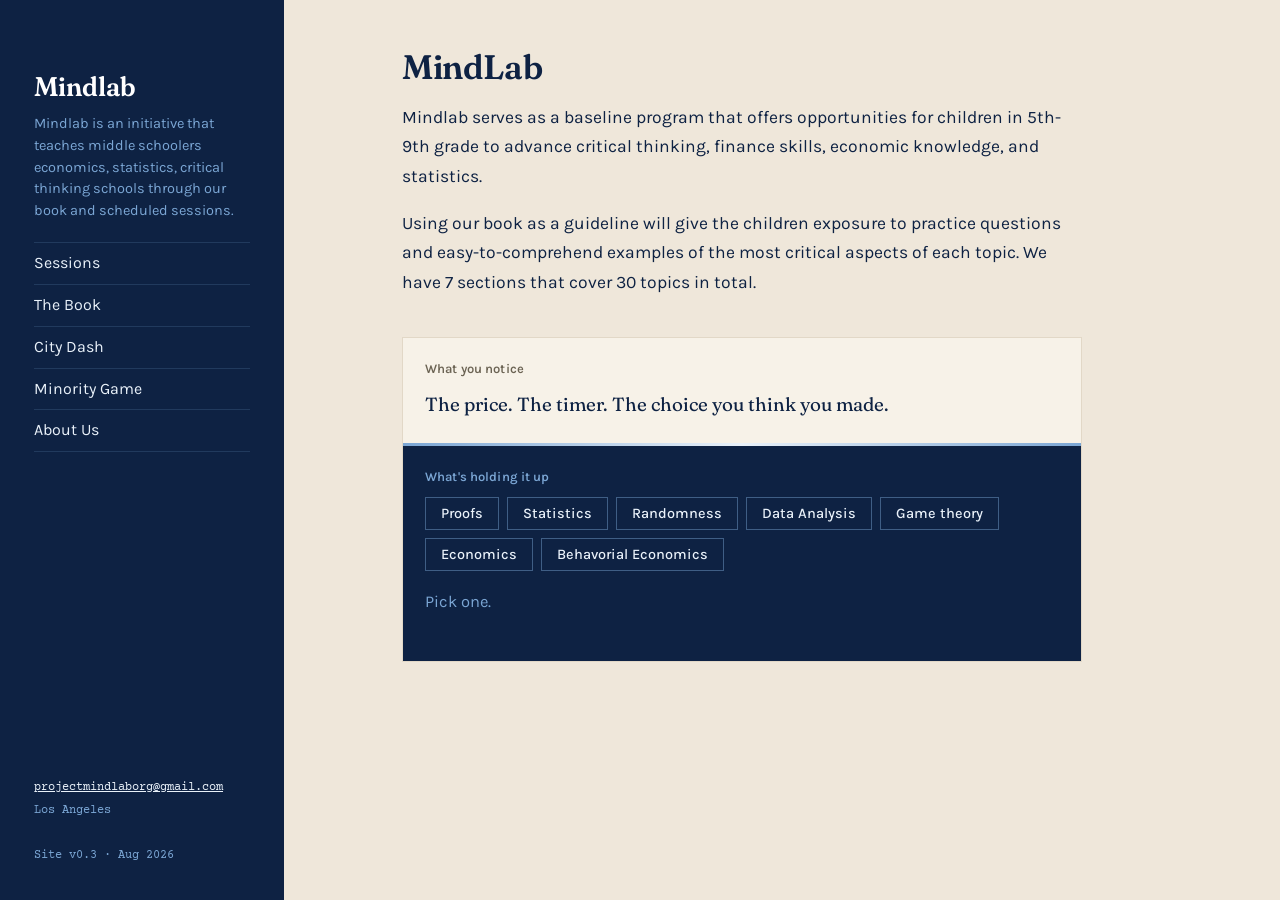
==== commit b4e0cce2: "Sessions: feature Session 1 (Game Theory) with photos; hide upcoming list when empty Co-Authored-By:" ====
--- a/index.html
+++ b/index.html
@@ -366,7 +366,7 @@
     <p>Using our book as a guideline will give the children exposure to practice questions and easy-to-comprehend examples of the most critical aspects of each topic. We have 7 sections that cover 30 topics in total.</p>
 
     <!-- UPCOMING SESSIONS (self-contained: edit the SESSIONS array in the script below) -->
-    <section class="ups" id="ups" aria-labelledby="ups-h">
+    <section class="ups" id="ups" aria-labelledby="ups-h" hidden>
       <style>
         .ups{margin:34px 0 40px;font-family:inherit;color:#0E2243}
         .ups h2{margin:0 0 14px}
@@ -383,9 +383,6 @@
         .ups-btn.wait{background:transparent;color:#0E2243}
         .ups-btn.wait:hover{background:#0E2243;color:#EFE7DA}
         .ups-btn:focus-visible{outline:2px solid #2E5F9E;outline-offset:2px}
-        .ups-empty{background:#F7F2E8;border:1px solid #E2D8C7;padding:20px 22px}
-        .ups-empty p{margin:0 0 14px;font-size:16.5px}
-        .ups-empty p.ups-meta{font-size:14.5px}
         @media(max-width:560px){
           .ups-row{flex-wrap:wrap;align-items:flex-start;gap:14px}
           .ups-body{flex-basis:calc(100% - 78px)}
@@ -402,7 +399,7 @@
           {date:"2026-11-14", time:"9:00–11:00 AM", title:"Game Theory Workshop", place:"Room 910, Oxford Academy, Cypress", grades:"5–9", link:"https://luma.com/67ldptn0"},
           // {date:"2026-12-04", title:"Why does it cost that?", place:"Room 12, Example Middle School, Los Angeles", grades:"6–7", spots:24, link:"https://tally.so/r/xxxx"},
         ];
-        // Where buttons go when a session has no link, and where the empty-state button goes.
+        // Where buttons go when a session has no link. With nothing upcoming, the section hides itself.
         var GENERAL_SIGNUP = "mailto:projectmindlaborg@gmail.com?subject=Mindlab%20sign-up";
 
         var MON = ["Jan","Feb","Mar","Apr","May","Jun","Jul","Aug","Sep","Oct","Nov","Dec"];
@@ -418,12 +415,8 @@
           .filter(function(x){return x.d&&x.d>=today;})
           .sort(function(a,b){return a.d-b.d;});
 
-        var html;
-        if(!list.length){
-          html='<div class="ups-empty"><p>Nothing is scheduled yet. We’re looking for a first classroom in Los Angeles.</p>'+
-            '<p class="ups-meta">Teachers, parents, and students can sign up to hear when the first session is set.</p>'+
-            btn(GENERAL_SIGNUP,"Sign up")+'</div>';
-        }else{
+        var html="";
+        if(list.length){
           html='<ul class="ups-list">'+list.map(function(x){
             var s=x.s, full=Number(s.spots)===0;
             var meta=[s.time, s.place, s.grades?"Grades "+s.grades:"", full?"Full":(s.spots!=null?s.spots+" spots left":"")].filter(Boolean).map(esc).join(" · ");
@@ -435,7 +428,10 @@
           }).join("")+'</ul>';
         }
         // The Sessions page sits later in the document, so render once everything is parsed.
-        function render(){[].forEach.call(document.querySelectorAll(".ups-out"),function(el){el.innerHTML=html;});}
+        function render(){[].forEach.call(document.querySelectorAll(".ups-out"),function(el){
+          el.innerHTML=html;
+          var sec=el.closest(".ups"); if(sec) sec.hidden=!html;
+        });}
         if(document.readyState==="loading")document.addEventListener("DOMContentLoaded",render);else render();
       })();
       </script>
@@ -476,9 +472,80 @@
 </p>
     <p>Our goal is to make each session both educational and memorable by presenting challenging concepts in a way that feels approachable and fun. By combining the structured content of the book with creative and engaging activities, Mindlab aims to create an environment where students are encouraged to think critically, explore new ideas, and actively participate in their own learning.</p>
 
-    <section class="ups" aria-labelledby="ups-h2">
+    <section class="ups" aria-labelledby="ups-h2" hidden>
       <h2 id="ups-h2">Upcoming sessions</h2>
       <div class="ups-out"></div>
+    </section>
+
+    <!-- PAST SESSIONS. Photos live in /img/session-N/. -->
+    <section class="past" aria-labelledby="past-h">
+      <h2 id="past-h">Past sessions</h2>
+
+      <article class="sess">
+        <header class="sess-hd">
+          <div class="sess-date" aria-label="November 14, 2026"><span>Nov</span><b>14</b></div>
+          <div>
+            <p class="sess-no">Session 1</p>
+            <h3>Game Theory</h3>
+            <p class="sess-meta">Room 910, Oxford Academy, Cypress · Grades 5–9</p>
+          </div>
+        </header>
+
+        <p>Our first session. Two hours on one question: what should you do when the best choice depends on what everyone else chooses? We started with the vocabulary (players, choices, payoffs), then spent most of the morning playing the games ourselves and talking through what happened.</p>
+
+        <div class="plates">
+          <figure class="plate wide">
+            <a href="/img/session-1/students.jpg" target="_blank" rel="noopener"><img src="/img/session-1/students.jpg" alt="Students at their desks in Room 910 during the game theory session, smiling at the camera" loading="lazy" width="1050" height="1400"></a>
+            <figcaption><span>Fig. 1</span> Room 910, Oxford Academy.</figcaption>
+          </figure>
+          <figure class="plate">
+            <a href="/img/session-1/worksheets.jpg" target="_blank" rel="noopener"><img src="/img/session-1/worksheets.jpg" alt="Handwritten worksheets where students designed their own dilemmas: a split-or-steal coin chest, a last-second basketball pass, a race where a friend falls" loading="lazy" width="1050" height="1400"></a>
+            <figcaption><span>Fig. 2</span> Dilemmas the students wrote themselves. A coin chest you can split or steal, a last-second basketball pass, a race where your friend falls.</figcaption>
+          </figure>
+        </div>
+
+        <div class="log sess-log">
+          <ul>
+            <li><span class="d">01</span><span><b>Icebreaker.</b> Getting to know the room.</span></li>
+            <li><span class="d">02</span><span><b>What is game theory?</b> A game is any situation where your result depends on someone else’s choice.</span></li>
+            <li><span class="d">03</span><span><b>The Minority Game.</b> Everyone picks red or blue; the smaller side wins. Round 1 on instinct in 10 seconds, Round 2 after 30 seconds of talking.</span></li>
+            <li><span class="d">04</span><span><b>The Prisoner’s Dilemma.</b> Split or steal, and why two sensible players can both end up worse off.</span></li>
+            <li><span class="d">05</span><span><b>The arms race.</b> The U.S. and the USSR as the same dilemma, played with missiles.</span></li>
+            <li><span class="d">06</span><span><b>Write your own.</b> In groups, students built a dilemma from scratch: the situation, the two choices, and the trap.</span></li>
+          </ul>
+        </div>
+      </article>
+
+      <style>
+        .past{margin-top:52px}
+        .past>h2{margin:0 0 18px}
+        .sess{border-top:2px solid var(--navy);padding-top:22px}
+        .sess-hd{display:flex;gap:18px;align-items:center;margin-bottom:18px}
+        .sess-date{flex:0 0 auto;width:64px;border:1.5px solid var(--navy);background:var(--cream-lt);text-align:center;padding:6px 0 7px;line-height:1}
+        .sess-date span{display:block;font-variant:small-caps;text-transform:lowercase;font-size:15px;letter-spacing:.08em;color:var(--blue)}
+        .sess-date b{display:block;font-size:30px;font-weight:600;margin-top:3px}
+        .sess-no{font-family:var(--tw);font-size:13px;color:var(--blue);margin:0 0 2px}
+        .sess-hd h3{font-size:30px;margin:0;line-height:1.1}
+        .sess-meta{font-family:var(--ui);font-size:14.5px;color:var(--mid);margin:5px 0 0}
+        .plates{display:grid;grid-template-columns:1.25fr 1fr;gap:18px;margin:28px 0 8px;align-items:start}
+        .plate{margin:0}
+        .plate a{display:block;border:1px solid var(--cream-dk);background:var(--cream-lt);padding:8px}
+        .plate img{display:block;width:100%;height:auto;aspect-ratio:3/4;object-fit:cover;filter:saturate(.88)}
+        .plate a:hover img{filter:none}
+        .plate a:focus-visible{outline:2px solid var(--ochre);outline-offset:2px}
+        .plate figcaption{font-family:var(--tw);font-size:12.5px;line-height:1.5;color:var(--mid);margin-top:9px}
+        .plate figcaption span{color:var(--navy);margin-right:6px}
+        .plate:not(.wide){margin-top:46px}
+        .sess-log{margin-top:30px}
+        .sess-log li{grid-template-columns:44px 1fr;font-size:16.5px;line-height:1.55}
+        .sess-log b{font-weight:600}
+        @media(max-width:620px){
+          .plates{grid-template-columns:1fr}
+          .plate:not(.wide){margin-top:0}
+          .sess-hd h3{font-size:26px}
+          .sess-log li{grid-template-columns:36px 1fr}
+        }
+      </style>
     </section>
   </div>
 </div>
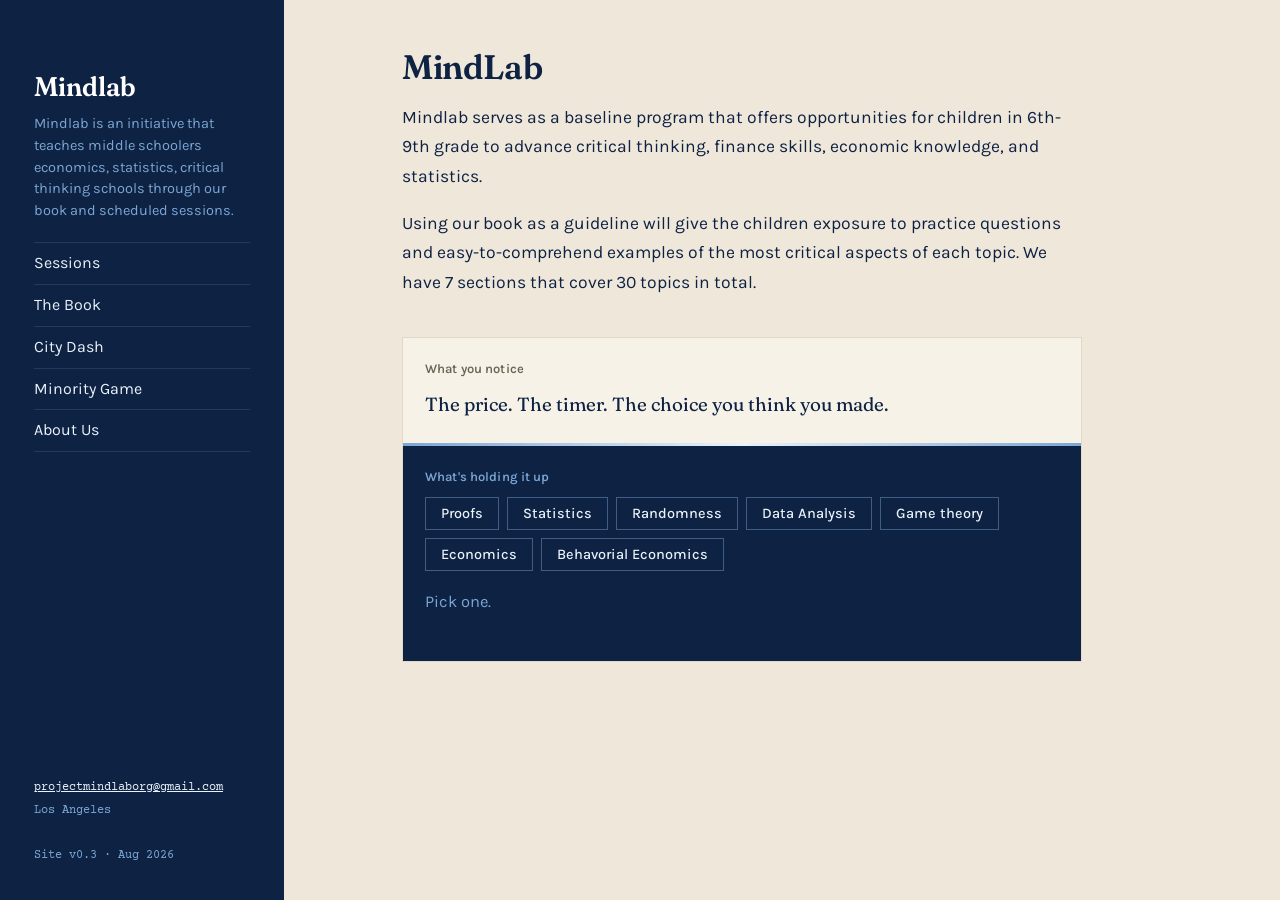
==== commit 6f93893e: "Grades 6–9 across the site Co-Authored-By: Claude Opus 5.5 <noreply@anthropic.com>" ====
--- a/index.html
+++ b/index.html
@@ -361,7 +361,7 @@
   <div class="col">
     <h1>MindLab</h1>
 
-    <p>Mindlab serves as a baseline program that offers opportunities for children in 5th-9th grade to advance critical thinking, finance skills, economic knowledge, and statistics. </p>
+    <p>Mindlab serves as a baseline program that offers opportunities for children in 6th-9th grade to advance critical thinking, finance skills, economic knowledge, and statistics. </p>
 
     <p>Using our book as a guideline will give the children exposure to practice questions and easy-to-comprehend examples of the most critical aspects of each topic. We have 7 sections that cover 30 topics in total.</p>
 
@@ -396,7 +396,7 @@
         // Edit this list. date is YYYY-MM-DD. spots: 0 shows "Join waitlist"; leave it out to hide the count.
         // time, note and link are optional. Renders into every .ups-out on the site (home and Sessions).
         var SESSIONS = [
-          {date:"2026-11-14", time:"9:00–11:00 AM", title:"Game Theory Workshop", place:"Room 910, Oxford Academy, Cypress", grades:"5–9", link:"https://luma.com/67ldptn0"},
+          {date:"2026-11-14", time:"9:00–11:00 AM", title:"Game Theory Workshop", place:"Room 910, Oxford Academy, Cypress", grades:"6–9", link:"https://luma.com/67ldptn0"},
           // {date:"2026-12-04", title:"Why does it cost that?", place:"Room 12, Example Middle School, Los Angeles", grades:"6–7", spots:24, link:"https://tally.so/r/xxxx"},
         ];
         // Where buttons go when a session has no link. With nothing upcoming, the section hides itself.
@@ -466,7 +466,7 @@
 <div class="page" id="p-sessions">
   <div class="col">
     <h1>Sessions</h1>
-    <p>Mindlab sessions are designed to transform complex academic concepts into engaging, interactive learning experiences for students in grades 5–9. Using the Mindlab book as a foundation and guide, we introduce each topic in a way that is accessible, relatable, and enjoyable for students.
+    <p>Mindlab sessions are designed to transform complex academic concepts into engaging, interactive learning experiences for students in grades 6–9. Using the Mindlab book as a foundation and guide, we introduce each topic in a way that is accessible, relatable, and enjoyable for students.
 </p>
     <p>Rather than relying on traditional lectures, our sessions will prioritize active participation. Concepts from the book will be reinforced through interactive discussions, hands-on activities, games, experiments, challenges, and real-world scenarios. Students will have opportunities to ask questions, work collaboratively, test ideas, and apply what they learn beyond the page.
 </p>
@@ -487,33 +487,39 @@
           <div>
             <p class="sess-no">Session 1</p>
             <h3>Game Theory</h3>
-            <p class="sess-meta">Room 910, Oxford Academy, Cypress · Grades 5–9</p>
+            <p class="sess-meta">Room 910, Oxford Academy, Cypress · Grades 6–9</p>
           </div>
         </header>
 
         <p>Our first session. Two hours on one question: what should you do when the best choice depends on what everyone else chooses? We started with the vocabulary (players, choices, payoffs), then spent most of the morning playing the games ourselves and talking through what happened.</p>
 
-        <div class="plates">
-          <figure class="plate wide">
-            <a href="/img/session-1/students.jpg" target="_blank" rel="noopener"><img src="/img/session-1/students.jpg" alt="Students at their desks in Room 910 during the game theory session, smiling at the camera" loading="lazy" width="1050" height="1400"></a>
-            <figcaption><span>Fig. 1</span> Room 910, Oxford Academy.</figcaption>
-          </figure>
-          <figure class="plate">
-            <a href="/img/session-1/worksheets.jpg" target="_blank" rel="noopener"><img src="/img/session-1/worksheets.jpg" alt="Handwritten worksheets where students designed their own dilemmas: a split-or-steal coin chest, a last-second basketball pass, a race where a friend falls" loading="lazy" width="1050" height="1400"></a>
-            <figcaption><span>Fig. 2</span> Dilemmas the students wrote themselves. A coin chest you can split or steal, a last-second basketball pass, a race where your friend falls.</figcaption>
+        <div class="plates one">
+          <figure class="plate ">
+            <a href="/img/session-1/presenting.jpg" target="_blank" rel="noopener"><img src="/img/session-1/presenting.jpg" alt="Three students at the front of the room presenting the dilemma they designed, with the example slide projected behind them" loading="lazy" width="1040" height="780"></a>
+            <figcaption>Presenting a dilemma</figcaption>
           </figure>
         </div>
-
-        <div class="log sess-log">
-          <ul>
-            <li><span class="d">01</span><span><b>Icebreaker.</b> Getting to know the room.</span></li>
-            <li><span class="d">02</span><span><b>What is game theory?</b> A game is any situation where your result depends on someone else’s choice.</span></li>
-            <li><span class="d">03</span><span><b>The Minority Game.</b> Everyone picks red or blue; the smaller side wins. Round 1 on instinct in 10 seconds, Round 2 after 30 seconds of talking.</span></li>
-            <li><span class="d">04</span><span><b>The Prisoner’s Dilemma.</b> Split or steal, and why two sensible players can both end up worse off.</span></li>
-            <li><span class="d">05</span><span><b>The arms race.</b> The U.S. and the USSR as the same dilemma, played with missiles.</span></li>
-            <li><span class="d">06</span><span><b>Write your own.</b> In groups, students built a dilemma from scratch: the situation, the two choices, and the trap.</span></li>
-          </ul>
+        <div class="plates">
+          <figure class="plate p">
+            <a href="/img/session-1/students.jpg" target="_blank" rel="noopener"><img src="/img/session-1/students.jpg" alt="Students at their desks in Room 910, one giving a thumbs up" loading="lazy" width="1050" height="1400"></a>
+            <figcaption>Front row</figcaption>
+          </figure>
+          <figure class="plate p drop">
+            <a href="/img/session-1/groupwork.jpg" target="_blank" rel="noopener"><img src="/img/session-1/groupwork.jpg" alt="Three students at a table drafting a dilemma on a sheet of paper" loading="lazy" width="855" height="1140"></a>
+            <figcaption>Group work</figcaption>
+          </figure>
         </div>
+        <div class="plates even">
+          <figure class="plate l">
+            <a href="/img/session-1/room.jpg" target="_blank" rel="noopener"><img src="/img/session-1/room.jpg" alt="The classroom during the session, students seated at tables facing a Mindlab instructor" loading="lazy" width="1120" height="747"></a>
+            <figcaption>Room 910</figcaption>
+          </figure>
+          <figure class="plate l">
+            <a href="/img/session-1/worksheets.jpg" target="_blank" rel="noopener"><img src="/img/session-1/worksheets.jpg" alt="Handwritten worksheets where students designed their own dilemmas: a split-or-steal coin chest, a last-second basketball pass, a race where a friend falls" loading="lazy" width="1050" height="1400" style="object-position:center 8%"></a>
+            <figcaption>Student worksheets</figcaption>
+          </figure>
+        </div>
+
       </article>
 
       <style>
@@ -527,24 +533,23 @@
         .sess-no{font-family:var(--tw);font-size:13px;color:var(--blue);margin:0 0 2px}
         .sess-hd h3{font-size:30px;margin:0;line-height:1.1}
         .sess-meta{font-family:var(--ui);font-size:14.5px;color:var(--mid);margin:5px 0 0}
-        .plates{display:grid;grid-template-columns:1.25fr 1fr;gap:18px;margin:28px 0 8px;align-items:start}
+        .plates{display:grid;grid-template-columns:1.25fr 1fr;gap:18px;margin:18px 0 0;align-items:start}
+        .plates.one{grid-template-columns:1fr;margin-top:28px}
+        .plates.even{grid-template-columns:1fr 1fr}
         .plate{margin:0}
         .plate a{display:block;border:1px solid var(--cream-dk);background:var(--cream-lt);padding:8px}
-        .plate img{display:block;width:100%;height:auto;aspect-ratio:3/4;object-fit:cover;filter:saturate(.88)}
+        .plate img{display:block;width:100%;height:auto;filter:saturate(.88)}
+        .plate.p img{aspect-ratio:3/4;object-fit:cover}
+        .plate.l img{aspect-ratio:3/2;object-fit:cover}
         .plate a:hover img{filter:none}
         .plate a:focus-visible{outline:2px solid var(--ochre);outline-offset:2px}
         .plate figcaption{font-family:var(--tw);font-size:12.5px;line-height:1.5;color:var(--mid);margin-top:9px}
-        .plate figcaption span{color:var(--navy);margin-right:6px}
-        .plate:not(.wide){margin-top:46px}
-        .sess-log{margin-top:30px}
-        .sess-log li{grid-template-columns:44px 1fr;font-size:16.5px;line-height:1.55}
-        .sess-log b{font-weight:600}
+        .plate.drop{margin-top:46px}
         @media(max-width:620px){
-          .plates{grid-template-columns:1fr}
-          .plate:not(.wide){margin-top:0}
+          .plates,.plates.even{grid-template-columns:1fr}
+          .plate.drop{margin-top:0}
           .sess-hd h3{font-size:26px}
-          .sess-log li{grid-template-columns:36px 1fr}
-        }
+          }
       </style>
     </section>
   </div>
@@ -557,7 +562,7 @@
     <div class="col">
       <h1 style="margin-bottom:4px">Beneath The Choice</h1>
       <p class="mid" style="margin-bottom:24px">In progress.</p>
-      <p>Mindlab is designed to provide students in grades 5–9 with opportunities to strengthen their critical thinking, financial literacy, economic knowledge, and statistical skills.
+      <p>Mindlab is designed to provide students in grades 6–9 with opportunities to strengthen their critical thinking, financial literacy, economic knowledge, and statistical skills.
 </p>
       <p>The program's book serves as a foundational resource for both volunteers and students. Using clear, easy-to-understand explanations, practical examples, and practice questions, it introduces students to essential concepts in an engaging and accessible way.</p>
       <p>The book is organized into seven sections covering a total of 30 topics. Students explore topics such as evidence, statistics, probability, decision-making, and cognitive biases while developing the skills needed to evaluate information and make informed decisions. Activities and experiments throughout the book encourage students to apply what they learn in real-world situations.
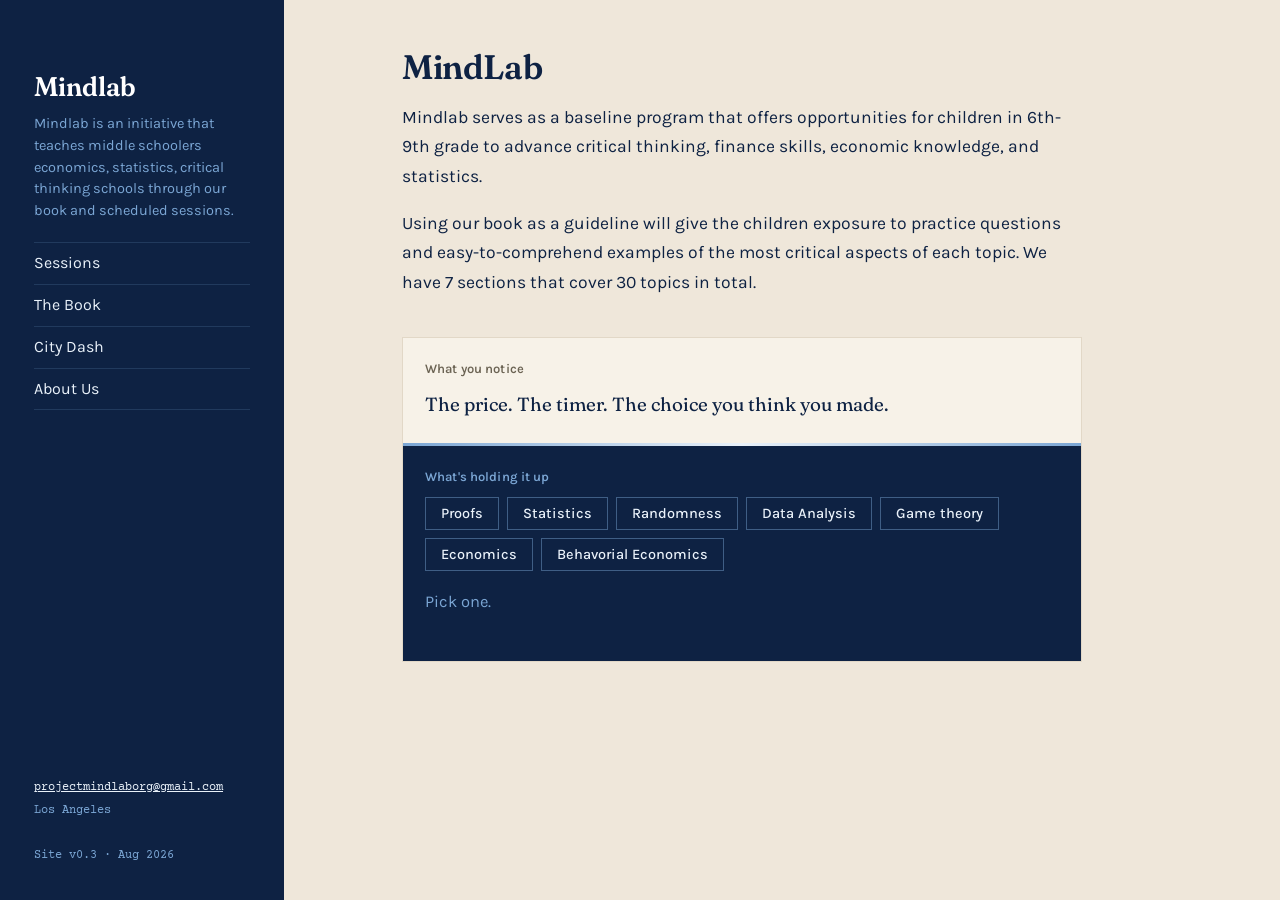
==== commit 9dc47886: "Hide Minority Game from the menu (still reachable by its link) Co-Authored-By: Claude Opus 5.5 <nore" ====
--- a/index.html
+++ b/index.html
@@ -344,7 +344,6 @@
     <a href="#/sessions" data-n="sessions">Sessions</a>
     <a href="#/book" data-n="book">The Book</a>
     <a href="#/run" data-n="run">City Dash</a>
-    <a href="/minority-game-a41afd3a8b/">Minority Game</a>
     <a href="#/about" data-n="about">About Us</a>
   </nav>
   <div class="foot">
